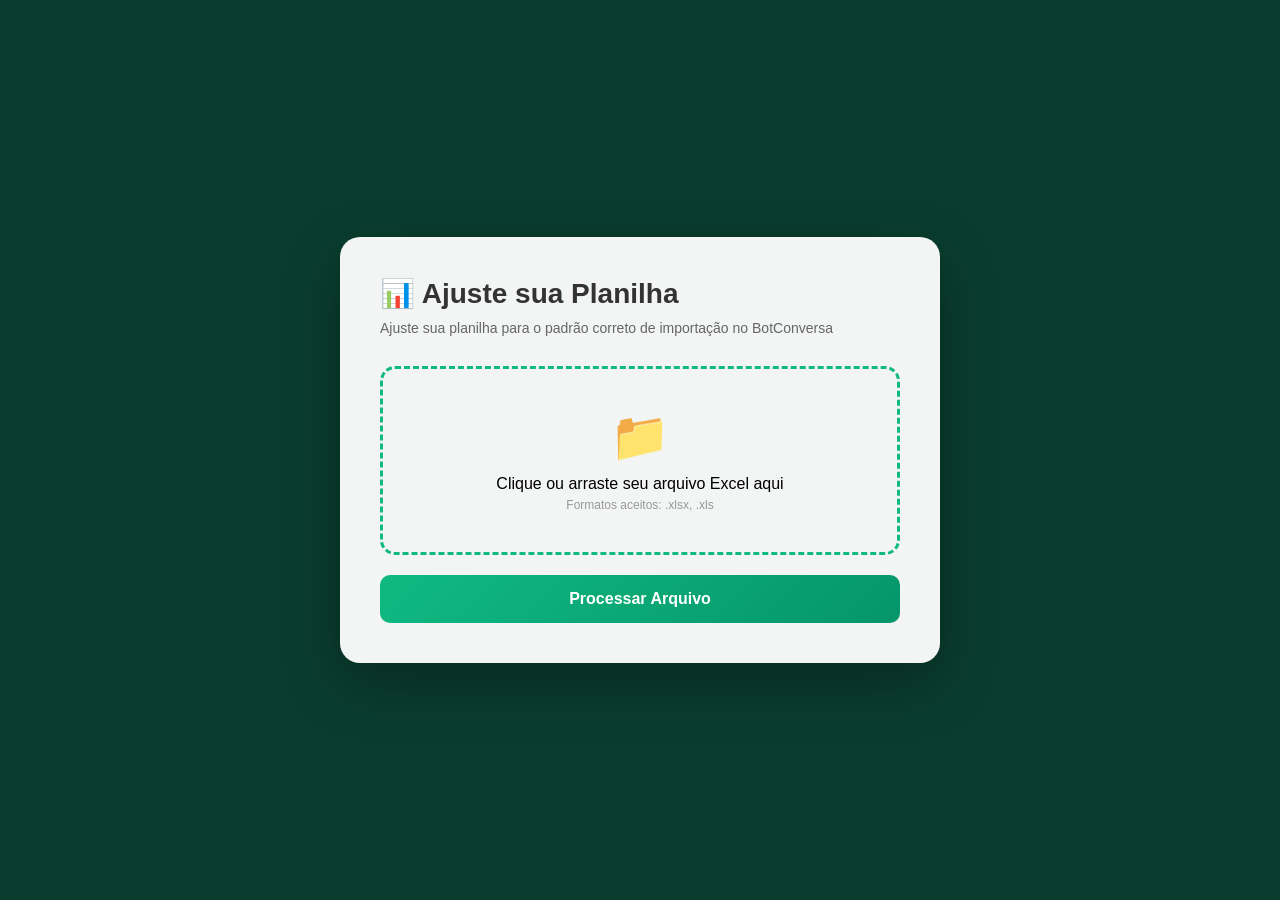
==== templates/index.html @ 8efb2a6b "feat: initial commit" ====
<!DOCTYPE html>
<html lang="pt-BR">

<head>
    <meta charset="UTF-8">
    <meta name="viewport" content="width=device-width, initial-scale=1.0">
    <title>Processador de Excel - BotConversa</title>
    <style>
        * {
            margin: 0;
            padding: 0;
            box-sizing: border-box;
        }

        body {
            font-family: 'Segoe UI', Tahoma, Geneva, Verdana, sans-serif;
            background-image: url('/img/bg_bc_new.jpg');
            background-size: cover;
            background-position: center;
            background-attachment: fixed;
            background-color: #0a3d2e;
            min-height: 100vh;
            display: flex;
            justify-content: center;
            align-items: center;
            padding: 20px;
        }

        /* Fallback se a imagem não carregar
        body::before {
            content: '';
            position: fixed;
            top: 0;
            left: 0;
            width: 100%;
            height: 100%;
            background: linear-gradient(135deg, #0a3d2e 0%, #1a5c45 100%);
            z-index: -1;
        } */

        .container {
            background: rgba(255, 255, 255, 0.95);
            backdrop-filter: blur(10px);
            border-radius: 20px;
            box-shadow: 0 20px 60px rgba(0, 0, 0, 0.3);
            padding: 40px;
            max-width: 600px;
            width: 100%;
        }

        h1 {
            color: #333;
            margin-bottom: 10px;
            font-size: 28px;
        }

        .subtitle {
            color: #666;
            margin-bottom: 30px;
            font-size: 14px;
        }

        .upload-area {
            border: 3px dashed #10b981;
            border-radius: 15px;
            padding: 40px;
            text-align: center;
            margin-bottom: 20px;
            cursor: pointer;
            transition: all 0.3s;
        }

        .upload-area:hover {
            border-color: #059669;
            background: #f0fdf4;
        }

        .upload-area.dragover {
            background: #dcfce7;
            border-color: #059669;
        }

        input[type="file"] {
            display: none;
        }

        .upload-icon {
            font-size: 48px;
            margin-bottom: 10px;
        }

        button {
            background: linear-gradient(135deg, #10b981 0%, #059669 100%);
            color: white;
            border: none;
            padding: 15px 30px;
            border-radius: 10px;
            font-size: 16px;
            cursor: pointer;
            width: 100%;
            transition: transform 0.2s;
            font-weight: 600;
        }

        button:hover {
            transform: translateY(-2px);
            box-shadow: 0 5px 15px rgba(16, 185, 129, 0.4);
        }

        button:disabled {
            opacity: 0.5;
            cursor: not-allowed;
            transform: none;
        }

        .progress-container {
            display: none;
            margin-top: 20px;
        }

        .progress-bar {
            background: #e0e0e0;
            border-radius: 10px;
            height: 30px;
            overflow: hidden;
            margin-bottom: 10px;
        }

        .progress-fill {
            background: linear-gradient(135deg, #10b981 0%, #059669 100%);
            height: 100%;
            width: 0%;
            transition: width 0.3s;
            display: flex;
            align-items: center;
            justify-content: center;
            color: white;
            font-weight: bold;
        }

        .status-message {
            text-align: center;
            margin-top: 10px;
            color: #666;
        }

        .result-container {
            display: none;
            margin-top: 20px;
            padding: 20px;
            background: #f0fdf4;
            border-radius: 10px;
        }

        .result-item {
            display: flex;
            justify-content: space-between;
            padding: 8px 0;
            border-bottom: 1px solid #d1fae5;
        }

        .result-item:last-child {
            border-bottom: none;
        }

        .download-btn {
            background: #10b981;
            margin-top: 15px;
        }

        .download-btn:hover {
            box-shadow: 0 5px 15px rgba(16, 185, 129, 0.4);
        }

        .error {
            background: #fee;
            color: #c00;
            padding: 15px;
            border-radius: 10px;
            margin-top: 20px;
            display: none;
        }

        .file-name {
            color: #10b981;
            font-weight: 600;
            margin-top: 10px;
        }
    </style>
</head>

<body>
    <div class="container">
        <h1>📊 Ajuste sua Planilha</h1>
        <p class="subtitle">Ajuste sua planilha para o padrão correto de importação no BotConversa</p>

        <form id="uploadForm">
            <div class="upload-area" id="uploadArea">
                <div class="upload-icon">📁</div>
                <p>Clique ou arraste seu arquivo Excel aqui</p>
                <p style="font-size: 12px; color: #999; margin-top: 5px;">Formatos aceitos: .xlsx, .xls</p>
                <input type="file" id="fileInput" accept=".xlsx,.xls" required>
            </div>

            <div class="file-name" id="fileName"></div>

            <button type="submit" id="submitBtn">Processar Arquivo</button>
        </form>

        <div class="progress-container" id="progressContainer">
            <div class="progress-bar">
                <div class="progress-fill" id="progressFill">0%</div>
            </div>
            <div class="status-message" id="statusMessage">Processando...</div>
        </div>

        <div class="result-container" id="resultContainer">
            <h3 style="margin-bottom: 15px; color: #333;">✓ Processamento Concluído!</h3>
            <div id="resultDetails"></div>
            <p style="margin-top: 15px; color: #10b981; font-weight: 600; text-align: center;">
                ⬇️ Download iniciado automaticamente...
            </p>
        </div>

        <div class="error" id="errorContainer"></div>
    </div>

    <script>
        const uploadArea = document.getElementById('uploadArea');
        const fileInput = document.getElementById('fileInput');
        const fileName = document.getElementById('fileName');
        const form = document.getElementById('uploadForm');
        const submitBtn = document.getElementById('submitBtn');
        const progressContainer = document.getElementById('progressContainer');
        const progressFill = document.getElementById('progressFill');
        const statusMessage = document.getElementById('statusMessage');
        const resultContainer = document.getElementById('resultContainer');
        const resultDetails = document.getElementById('resultDetails');
        const errorContainer = document.getElementById('errorContainer');

        let currentJobId = null;

        // Upload area click
        uploadArea.addEventListener('click', () => fileInput.click());

        // File selection
        fileInput.addEventListener('change', (e) => {
            if (e.target.files.length > 0) {
                fileName.textContent = `Arquivo selecionado: ${e.target.files[0].name}`;
            }
        });

        // Drag and drop
        uploadArea.addEventListener('dragover', (e) => {
            e.preventDefault();
            uploadArea.classList.add('dragover');
        });

        uploadArea.addEventListener('dragleave', () => {
            uploadArea.classList.remove('dragover');
        });

        uploadArea.addEventListener('drop', (e) => {
            e.preventDefault();
            uploadArea.classList.remove('dragover');
            fileInput.files = e.dataTransfer.files;
            if (fileInput.files.length > 0) {
                fileName.textContent = `Arquivo selecionado: ${fileInput.files[0].name}`;
            }
        });

        // Form submit
        form.addEventListener('submit', async (e) => {
            e.preventDefault();

            const file = fileInput.files[0];
            if (!file) return;

            // Reset UI
            errorContainer.style.display = 'none';
            resultContainer.style.display = 'none';
            progressContainer.style.display = 'block';
            submitBtn.disabled = true;

            const formData = new FormData();
            formData.append('file', file);

            try {
                // Upload file
                const response = await fetch('/upload', {
                    method: 'POST',
                    body: formData
                });

                const data = await response.json();

                if (!response.ok) {
                    throw new Error(data.detail || 'Erro ao enviar arquivo');
                }

                currentJobId = data.job_id;

                // Poll status
                pollStatus(currentJobId);

            } catch (error) {
                showError(error.message);
                submitBtn.disabled = false;
                progressContainer.style.display = 'none';
            }
        });

        // Poll status
        async function pollStatus(jobId) {
            try {
                const response = await fetch(`/status/${jobId}`);
                const data = await response.json();

                if (data.status === 'processing') {
                    const progress = data.progresso || 0;
                    progressFill.style.width = `${progress}%`;
                    progressFill.textContent = `${progress}%`;
                    statusMessage.textContent = `Processando... ${progress}%`;

                    setTimeout(() => pollStatus(jobId), 500);

                } else if (data.status === 'completed') {
                    progressFill.style.width = '100%';
                    progressFill.textContent = '100%';

                    setTimeout(() => {
                        progressContainer.style.display = 'none';
                        showResults(data);
                        // Download automático
                        downloadFile(jobId);
                    }, 500);

                } else if (data.status === 'error') {
                    throw new Error(data.error || 'Erro no processamento');
                }

            } catch (error) {
                showError(error.message);
                progressContainer.style.display = 'none';
                submitBtn.disabled = false;
            }
        }

        // Show results
        function showResults(data) {
            const resultado = data.resultado;

            resultDetails.innerHTML = `
                <div class="result-item">
                    <span>Linhas originais:</span>
                    <strong>${resultado.linhas_originais}</strong>
                </div>
                <div class="result-item">
                    <span>Linhas processadas:</span>
                    <strong>${resultado.linhas_novo}</strong>
                </div>
                <div class="result-item">
                    <span>Colunas originais:</span>
                    <strong>${resultado.colunas_originais}</strong>
                </div>
                <div class="result-item">
                    <span>Linhas em branco removidas:</span>
                    <strong>${resultado.linhas_em_branco}</strong>
                </div>
            `;

            resultContainer.style.display = 'block';
            submitBtn.disabled = false;
        }

        // Download automático
        function downloadFile(jobId) {
            const link = document.createElement("a");
            link.href = `/download/${jobId}`;
            link.download = "";
            document.body.appendChild(link);
            link.click();
            document.body.removeChild(link);
        }

        // Show error
        function showError(message) {
            errorContainer.textContent = `❌ Erro: ${message}`;
            errorContainer.style.display = 'block';
        }
    </script>
</body>

</html>
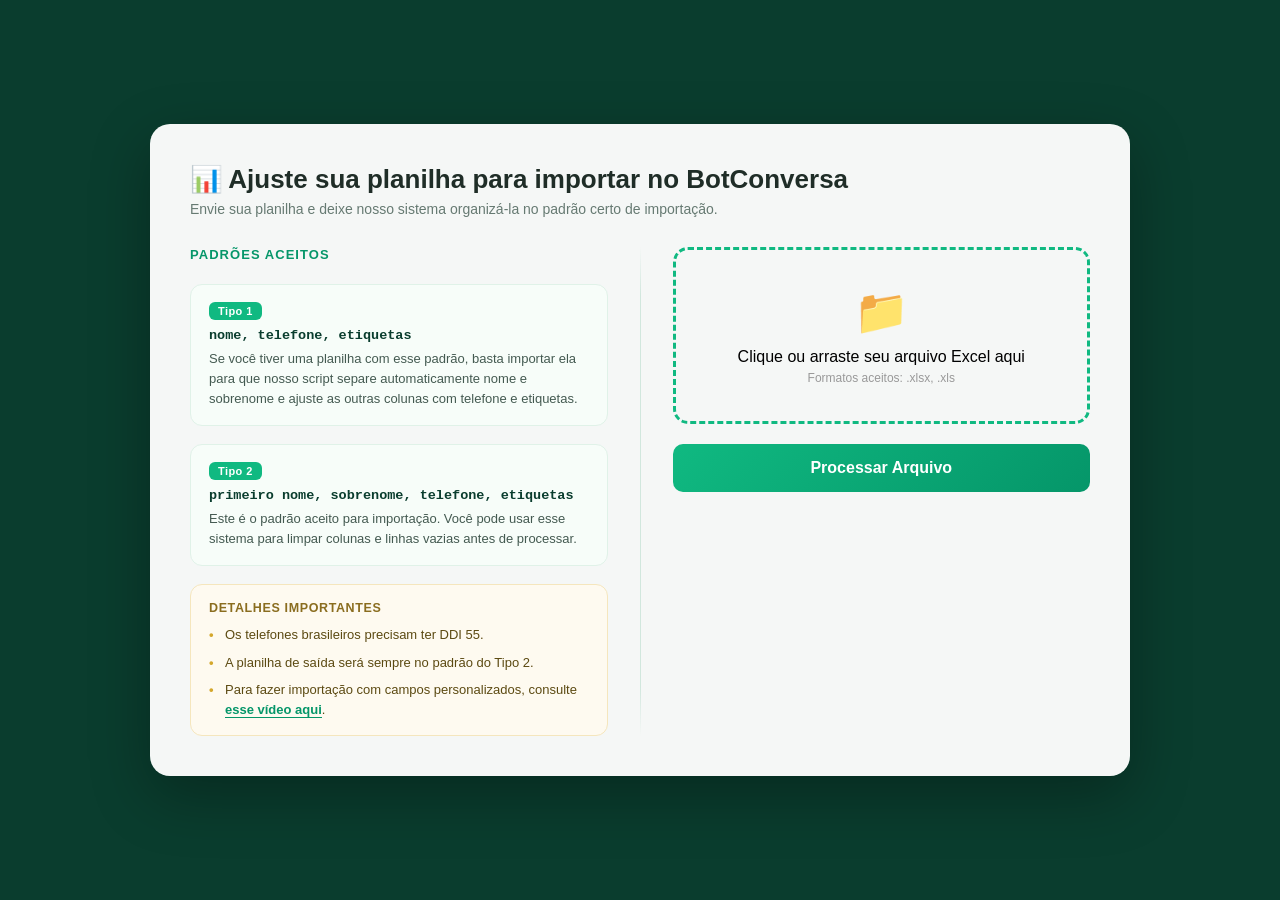
==== commit f293bc02: "feat: new frontend design" ====
--- a/templates/index.html
+++ b/templates/index.html
@@ -1,394 +1,84 @@
 <!DOCTYPE html>
 <html lang="pt-BR">
-
 <head>
     <meta charset="UTF-8">
     <meta name="viewport" content="width=device-width, initial-scale=1.0">
     <title>Processador de Excel - BotConversa</title>
-    <style>
-        * {
-            margin: 0;
-            padding: 0;
-            box-sizing: border-box;
-        }
-
-        body {
-            font-family: 'Segoe UI', Tahoma, Geneva, Verdana, sans-serif;
-            background-image: url('/img/bg_bc_new.jpg');
-            background-size: cover;
-            background-position: center;
-            background-attachment: fixed;
-            background-color: #0a3d2e;
-            min-height: 100vh;
-            display: flex;
-            justify-content: center;
-            align-items: center;
-            padding: 20px;
-        }
-
-        /* Fallback se a imagem não carregar
-        body::before {
-            content: '';
-            position: fixed;
-            top: 0;
-            left: 0;
-            width: 100%;
-            height: 100%;
-            background: linear-gradient(135deg, #0a3d2e 0%, #1a5c45 100%);
-            z-index: -1;
-        } */
-
-        .container {
-            background: rgba(255, 255, 255, 0.95);
-            backdrop-filter: blur(10px);
-            border-radius: 20px;
-            box-shadow: 0 20px 60px rgba(0, 0, 0, 0.3);
-            padding: 40px;
-            max-width: 600px;
-            width: 100%;
-        }
-
-        h1 {
-            color: #333;
-            margin-bottom: 10px;
-            font-size: 28px;
-        }
-
-        .subtitle {
-            color: #666;
-            margin-bottom: 30px;
-            font-size: 14px;
-        }
-
-        .upload-area {
-            border: 3px dashed #10b981;
-            border-radius: 15px;
-            padding: 40px;
-            text-align: center;
-            margin-bottom: 20px;
-            cursor: pointer;
-            transition: all 0.3s;
-        }
-
-        .upload-area:hover {
-            border-color: #059669;
-            background: #f0fdf4;
-        }
-
-        .upload-area.dragover {
-            background: #dcfce7;
-            border-color: #059669;
-        }
-
-        input[type="file"] {
-            display: none;
-        }
-
-        .upload-icon {
-            font-size: 48px;
-            margin-bottom: 10px;
-        }
-
-        button {
-            background: linear-gradient(135deg, #10b981 0%, #059669 100%);
-            color: white;
-            border: none;
-            padding: 15px 30px;
-            border-radius: 10px;
-            font-size: 16px;
-            cursor: pointer;
-            width: 100%;
-            transition: transform 0.2s;
-            font-weight: 600;
-        }
-
-        button:hover {
-            transform: translateY(-2px);
-            box-shadow: 0 5px 15px rgba(16, 185, 129, 0.4);
-        }
-
-        button:disabled {
-            opacity: 0.5;
-            cursor: not-allowed;
-            transform: none;
-        }
-
-        .progress-container {
-            display: none;
-            margin-top: 20px;
-        }
-
-        .progress-bar {
-            background: #e0e0e0;
-            border-radius: 10px;
-            height: 30px;
-            overflow: hidden;
-            margin-bottom: 10px;
-        }
-
-        .progress-fill {
-            background: linear-gradient(135deg, #10b981 0%, #059669 100%);
-            height: 100%;
-            width: 0%;
-            transition: width 0.3s;
-            display: flex;
-            align-items: center;
-            justify-content: center;
-            color: white;
-            font-weight: bold;
-        }
-
-        .status-message {
-            text-align: center;
-            margin-top: 10px;
-            color: #666;
-        }
-
-        .result-container {
-            display: none;
-            margin-top: 20px;
-            padding: 20px;
-            background: #f0fdf4;
-            border-radius: 10px;
-        }
-
-        .result-item {
-            display: flex;
-            justify-content: space-between;
-            padding: 8px 0;
-            border-bottom: 1px solid #d1fae5;
-        }
-
-        .result-item:last-child {
-            border-bottom: none;
-        }
-
-        .download-btn {
-            background: #10b981;
-            margin-top: 15px;
-        }
-
-        .download-btn:hover {
-            box-shadow: 0 5px 15px rgba(16, 185, 129, 0.4);
-        }
-
-        .error {
-            background: #fee;
-            color: #c00;
-            padding: 15px;
-            border-radius: 10px;
-            margin-top: 20px;
-            display: none;
-        }
-
-        .file-name {
-            color: #10b981;
-            font-weight: 600;
-            margin-top: 10px;
-        }
-    </style>
+    <link rel="stylesheet" href="/templates/css/styles.css">
 </head>
-
 <body>
     <div class="container">
-        <h1>📊 Ajuste sua Planilha</h1>
-        <p class="subtitle">Ajuste sua planilha para o padrão correto de importação no BotConversa</p>
+        <h1>📊 Ajuste sua planilha para importar no BotConversa</h1>
+        <p class="subtitle-top">Envie sua planilha e deixe nosso sistema organizá-la no padrão certo de importação.</p>
 
-        <form id="uploadForm">
-            <div class="upload-area" id="uploadArea">
-                <div class="upload-icon">📁</div>
-                <p>Clique ou arraste seu arquivo Excel aqui</p>
-                <p style="font-size: 12px; color: #999; margin-top: 5px;">Formatos aceitos: .xlsx, .xls</p>
-                <input type="file" id="fileInput" accept=".xlsx,.xls" required>
+        <div class="layout">
+            <!-- Coluna de orientação -->
+            <div class="info-col">
+                <h2>Padrões Aceitos</h2>
+
+                <div class="pattern-card">
+                    <span class="tag">Tipo 1</span>
+                    <div class="fields">nome, telefone, etiquetas</div>
+                    <p>Se você tiver uma planilha com esse padrão, basta importar ela para que nosso script separe automaticamente nome e sobrenome e ajuste as outras colunas com telefone e etiquetas.</p>
+                </div>
+
+                <div class="pattern-card">
+                    <span class="tag">Tipo 2</span>
+                    <div class="fields">primeiro nome, sobrenome, telefone, etiquetas</div>
+                    <p>Este é o padrão aceito para importação. Você pode usar esse sistema para limpar colunas e linhas vazias antes de processar.</p>
+                </div>
+
+                <div class="details-box">
+                    <h3>Detalhes importantes</h3>
+                    <ul>
+                        <li>Os telefones brasileiros precisam ter DDI 55.</li>
+                        <li>A planilha de saída será sempre no padrão do Tipo 2.</li>
+                        <li>Para fazer importação com campos personalizados, consulte <a href="https://drive.google.com/drive/folders/1t-jxfFWaZ9Dgw6Ki8mTZWXFRdyLYJLWl?usp=sharing" target="_blank" rel="noopener">esse vídeo aqui</a>.</li>
+                    </ul>
+                </div>
             </div>
 
-            <div class="file-name" id="fileName"></div>
+            <div class="divider"></div>
 
-            <button type="submit" id="submitBtn">Processar Arquivo</button>
-        </form>
+            <!-- Coluna de upload -->
+            <div class="upload-col">
+                <form id="uploadForm">
+                    <div class="upload-area" id="uploadArea">
+                        <div class="upload-icon">📁</div>
+                        <p>Clique ou arraste seu arquivo Excel aqui</p>
+                        <p style="font-size: 12px; color: #999; margin-top: 5px;">Formatos aceitos: .xlsx, .xls</p>
+                        <input type="file" id="fileInput" accept=".xlsx,.xls" required>
+                    </div>
+                    <div class="file-name" id="fileName"></div>
+                    <button type="submit" id="submitBtn">Processar Arquivo</button>
+                </form>
 
-        <div class="progress-container" id="progressContainer">
-            <div class="progress-bar">
-                <div class="progress-fill" id="progressFill">0%</div>
+                <div class="progress-container" id="progressContainer">
+                    <div class="progress-bar">
+                        <div class="progress-fill" id="progressFill">0%</div>
+                    </div>
+                    <div class="status-message" id="statusMessage">Processando...</div>
+                </div>
+
+                <div class="result-container" id="resultContainer">
+                    <h3 style="margin-bottom: 15px; color: #333;">✓ Processamento Concluído!</h3>
+                    <div id="resultDetails"></div>
+                    <p style="margin-top: 15px; color: #10b981; font-weight: 600; text-align: center;">
+                        ⬇️ Download iniciado automaticamente...
+                    </p>
+                </div>
+
+                <div class="error" id="errorContainer"></div>
+
+                <div class="coldstart-msg" id="coldstartMsg">
+                    <span class="spinner"></span>
+                    <span id="coldstartText">Servidor iniciando...</span>
+                </div>
             </div>
-            <div class="status-message" id="statusMessage">Processando...</div>
         </div>
-
-        <div class="result-container" id="resultContainer">
-            <h3 style="margin-bottom: 15px; color: #333;">✓ Processamento Concluído!</h3>
-            <div id="resultDetails"></div>
-            <p style="margin-top: 15px; color: #10b981; font-weight: 600; text-align: center;">
-                ⬇️ Download iniciado automaticamente...
-            </p>
-        </div>
-
-        <div class="error" id="errorContainer"></div>
     </div>
 
-    <script>
-        const uploadArea = document.getElementById('uploadArea');
-        const fileInput = document.getElementById('fileInput');
-        const fileName = document.getElementById('fileName');
-        const form = document.getElementById('uploadForm');
-        const submitBtn = document.getElementById('submitBtn');
-        const progressContainer = document.getElementById('progressContainer');
-        const progressFill = document.getElementById('progressFill');
-        const statusMessage = document.getElementById('statusMessage');
-        const resultContainer = document.getElementById('resultContainer');
-        const resultDetails = document.getElementById('resultDetails');
-        const errorContainer = document.getElementById('errorContainer');
-
-        let currentJobId = null;
-
-        // Upload area click
-        uploadArea.addEventListener('click', () => fileInput.click());
-
-        // File selection
-        fileInput.addEventListener('change', (e) => {
-            if (e.target.files.length > 0) {
-                fileName.textContent = `Arquivo selecionado: ${e.target.files[0].name}`;
-            }
-        });
-
-        // Drag and drop
-        uploadArea.addEventListener('dragover', (e) => {
-            e.preventDefault();
-            uploadArea.classList.add('dragover');
-        });
-
-        uploadArea.addEventListener('dragleave', () => {
-            uploadArea.classList.remove('dragover');
-        });
-
-        uploadArea.addEventListener('drop', (e) => {
-            e.preventDefault();
-            uploadArea.classList.remove('dragover');
-            fileInput.files = e.dataTransfer.files;
-            if (fileInput.files.length > 0) {
-                fileName.textContent = `Arquivo selecionado: ${fileInput.files[0].name}`;
-            }
-        });
-
-        // Form submit
-        form.addEventListener('submit', async (e) => {
-            e.preventDefault();
-
-            const file = fileInput.files[0];
-            if (!file) return;
-
-            // Reset UI
-            errorContainer.style.display = 'none';
-            resultContainer.style.display = 'none';
-            progressContainer.style.display = 'block';
-            submitBtn.disabled = true;
-
-            const formData = new FormData();
-            formData.append('file', file);
-
-            try {
-                // Upload file
-                const response = await fetch('/upload', {
-                    method: 'POST',
-                    body: formData
-                });
-
-                const data = await response.json();
-
-                if (!response.ok) {
-                    throw new Error(data.detail || 'Erro ao enviar arquivo');
-                }
-
-                currentJobId = data.job_id;
-
-                // Poll status
-                pollStatus(currentJobId);
-
-            } catch (error) {
-                showError(error.message);
-                submitBtn.disabled = false;
-                progressContainer.style.display = 'none';
-            }
-        });
-
-        // Poll status
-        async function pollStatus(jobId) {
-            try {
-                const response = await fetch(`/status/${jobId}`);
-                const data = await response.json();
-
-                if (data.status === 'processing') {
-                    const progress = data.progresso || 0;
-                    progressFill.style.width = `${progress}%`;
-                    progressFill.textContent = `${progress}%`;
-                    statusMessage.textContent = `Processando... ${progress}%`;
-
-                    setTimeout(() => pollStatus(jobId), 500);
-
-                } else if (data.status === 'completed') {
-                    progressFill.style.width = '100%';
-                    progressFill.textContent = '100%';
-
-                    setTimeout(() => {
-                        progressContainer.style.display = 'none';
-                        showResults(data);
-                        // Download automático
-                        downloadFile(jobId);
-                    }, 500);
-
-                } else if (data.status === 'error') {
-                    throw new Error(data.error || 'Erro no processamento');
-                }
-
-            } catch (error) {
-                showError(error.message);
-                progressContainer.style.display = 'none';
-                submitBtn.disabled = false;
-            }
-        }
-
-        // Show results
-        function showResults(data) {
-            const resultado = data.resultado;
-
-            resultDetails.innerHTML = `
-                <div class="result-item">
-                    <span>Linhas originais:</span>
-                    <strong>${resultado.linhas_originais}</strong>
-                </div>
-                <div class="result-item">
-                    <span>Linhas processadas:</span>
-                    <strong>${resultado.linhas_novo}</strong>
-                </div>
-                <div class="result-item">
-                    <span>Colunas originais:</span>
-                    <strong>${resultado.colunas_originais}</strong>
-                </div>
-                <div class="result-item">
-                    <span>Linhas em branco removidas:</span>
-                    <strong>${resultado.linhas_em_branco}</strong>
-                </div>
-            `;
-
-            resultContainer.style.display = 'block';
-            submitBtn.disabled = false;
-        }
-
-        // Download automático
-        function downloadFile(jobId) {
-            const link = document.createElement("a");
-            link.href = `/download/${jobId}`;
-            link.download = "";
-            document.body.appendChild(link);
-            link.click();
-            document.body.removeChild(link);
-        }
-
-        // Show error
-        function showError(message) {
-            errorContainer.textContent = `❌ Erro: ${message}`;
-            errorContainer.style.display = 'block';
-        }
-    </script>
+    <script src="/templates/js/app.js"></script>
+<script type="module" src="https://static.cloudflareinsights.com/beacon.min.js/v4513226cdae34746b4dedf0b4dfa099e1781791509496" integrity="sha512-ZE9pZaUXND66v380QUtch/5sE9tPFh2zg45pR2PB0CVkCtOREv2AJKkSidISWkysEuQ0EH8faUU5du78bx87UQ==" data-cf-beacon='{"version":"2024.11.0","token":"cb3084fba10841868a7d9fcccee77c31","r":1}' crossorigin="anonymous"></script>
 </body>
-
 </html>
--- a/templates/css/styles.css
+++ b/templates/css/styles.css
@@ -0,0 +1,330 @@
+* {
+    margin: 0;
+    padding: 0;
+    box-sizing: border-box;
+}
+body {
+    font-family: 'Segoe UI', Tahoma, Geneva, Verdana, sans-serif;
+    background-image: url('/img/bg_bc_new.jpg');
+    background-size: cover;
+    background-position: center;
+    background-attachment: fixed;
+    background-color: #0a3d2e;
+    min-height: 100vh;
+    display: flex;
+    justify-content: center;
+    align-items: center;
+    padding: 20px;
+}
+
+.container {
+    background: rgba(255, 255, 255, 0.96);
+    backdrop-filter: blur(10px);
+    border-radius: 20px;
+    box-shadow: 0 20px 60px rgba(0, 0, 0, 0.3);
+    padding: 40px;
+    max-width: 980px;
+    width: 100%;
+}
+
+h1 {
+    color: #1f2d27;
+    margin-bottom: 6px;
+    font-size: 26px;
+    font-weight: 700;
+}
+
+.subtitle-top {
+    color: #667a72;
+    margin-bottom: 30px;
+    font-size: 14px;
+}
+
+/* Layout de duas colunas */
+.layout {
+    display: grid;
+    grid-template-columns: 1fr 1px 1fr;
+    grid-template-areas: "info divider upload";
+    gap: 32px;
+    align-items: start;
+}
+
+.divider {
+    grid-area: divider;
+    background: linear-gradient(to bottom, transparent, #d1e7dd 10%, #d1e7dd 90%, transparent);
+    width: 1px;
+    height: 100%;
+    min-height: 380px;
+}
+
+/* Coluna de orientação (esquerda) */
+.info-col {
+    grid-area: info;
+    display: flex;
+    flex-direction: column;
+    gap: 18px;
+}
+
+.info-col h2 {
+    font-size: 13px;
+    font-weight: 700;
+    letter-spacing: 0.08em;
+    text-transform: uppercase;
+    color: #059669;
+    margin-bottom: 4px;
+}
+
+.pattern-card {
+    background: #f7fdf9;
+    border: 1px solid #e0f2e8;
+    border-radius: 12px;
+    padding: 16px 18px;
+}
+
+.pattern-card .tag {
+    display: inline-block;
+    background: #10b981;
+    color: white;
+    font-size: 11px;
+    font-weight: 700;
+    letter-spacing: 0.04em;
+    padding: 3px 9px;
+    border-radius: 6px;
+    margin-bottom: 8px;
+}
+
+.pattern-card .fields {
+    font-size: 13.5px;
+    font-family: 'Courier New', monospace;
+    color: #0a3d2e;
+    font-weight: 600;
+    margin-bottom: 6px;
+    word-break: break-word;
+}
+
+.pattern-card p {
+    font-size: 13px;
+    color: #445a51;
+    line-height: 1.55;
+}
+
+.details-box {
+    background: #fefaf0;
+    border: 1px solid #f5e6bd;
+    border-radius: 12px;
+    padding: 16px 18px;
+}
+
+.details-box h3 {
+    font-size: 12.5px;
+    font-weight: 700;
+    color: #8a6d1f;
+    text-transform: uppercase;
+    letter-spacing: 0.05em;
+    margin-bottom: 10px;
+}
+
+.details-box ul {
+    list-style: none;
+    display: flex;
+    flex-direction: column;
+    gap: 8px;
+}
+
+.details-box li {
+    font-size: 13px;
+    color: #5c4a12;
+    line-height: 1.5;
+    padding-left: 16px;
+    position: relative;
+}
+
+.details-box li::before {
+    content: '•';
+    position: absolute;
+    left: 0;
+    color: #d4a72c;
+    font-weight: 700;
+}
+
+.details-box a {
+    color: #059669;
+    font-weight: 600;
+    text-decoration: none;
+    border-bottom: 1px solid #059669;
+}
+
+.details-box a:hover {
+    color: #047857;
+}
+
+/* Coluna de upload (direita) */
+.upload-col {
+    grid-area: upload;
+    display: flex;
+    flex-direction: column;
+}
+
+.upload-area {
+    border: 3px dashed #10b981;
+    border-radius: 15px;
+    padding: 36px 20px;
+    text-align: center;
+    margin-bottom: 20px;
+    cursor: pointer;
+    transition: all 0.3s;
+}
+.upload-area:hover {
+    border-color: #059669;
+    background: #f0fdf4;
+}
+.upload-area.dragover {
+    background: #dcfce7;
+    border-color: #059669;
+}
+input[type="file"] {
+    display: none;
+}
+.upload-icon {
+    font-size: 44px;
+    margin-bottom: 10px;
+}
+button {
+    background: linear-gradient(135deg, #10b981 0%, #059669 100%);
+    color: white;
+    border: none;
+    padding: 15px 30px;
+    border-radius: 10px;
+    font-size: 16px;
+    cursor: pointer;
+    width: 100%;
+    transition: transform 0.2s;
+    font-weight: 600;
+}
+button:hover {
+    transform: translateY(-2px);
+    box-shadow: 0 5px 15px rgba(16, 185, 129, 0.4);
+}
+button:disabled {
+    opacity: 0.5;
+    cursor: not-allowed;
+    transform: none;
+}
+.progress-container {
+    display: none;
+    margin-top: 20px;
+}
+.progress-bar {
+    background: #e0e0e0;
+    border-radius: 10px;
+    height: 30px;
+    overflow: hidden;
+    margin-bottom: 10px;
+}
+.progress-fill {
+    background: linear-gradient(135deg, #10b981 0%, #059669 100%);
+    height: 100%;
+    width: 0%;
+    transition: width 0.3s;
+    display: flex;
+    align-items: center;
+    justify-content: center;
+    color: white;
+    font-weight: bold;
+}
+.status-message {
+    text-align: center;
+    margin-top: 10px;
+    color: #666;
+}
+.result-container {
+    display: none;
+    margin-top: 20px;
+    padding: 20px;
+    background: #f0fdf4;
+    border-radius: 10px;
+}
+.result-item {
+    display: flex;
+    justify-content: space-between;
+    padding: 8px 0;
+    border-bottom: 1px solid #d1fae5;
+}
+.result-item:last-child {
+    border-bottom: none;
+}
+.error {
+    background: #fee;
+    color: #c00;
+    padding: 15px;
+    border-radius: 10px;
+    margin-top: 20px;
+    display: none;
+}
+.file-name {
+    color: #10b981;
+    font-weight: 600;
+    margin-top: 10px;
+    font-size: 13px;
+}
+.coldstart-msg {
+    background: #fff3cd;
+    color: #856404;
+    padding: 15px;
+    border-radius: 10px;
+    margin-top: 20px;
+    display: none;
+    text-align: center;
+    border: 1px solid #ffc107;
+    font-size: 14px;
+}
+.coldstart-msg .spinner {
+    display: inline-block;
+    width: 18px;
+    height: 18px;
+    border: 3px solid #ffc107;
+    border-top-color: #856404;
+    border-radius: 50%;
+    animation: spin 0.8s linear infinite;
+    margin-right: 8px;
+    vertical-align: middle;
+}
+@keyframes spin {
+    to { transform: rotate(360deg); }
+}
+.retry-btn {
+    background: #10b981;
+    color: white;
+    border: none;
+    padding: 10px 25px;
+    border-radius: 8px;
+    font-size: 14px;
+    cursor: pointer;
+    margin-top: 12px;
+    font-weight: 600;
+    width: auto;
+    display: inline-block;
+}
+.retry-btn:hover {
+    background: #059669;
+}
+
+/* Responsivo: colunas empilham no mobile */
+@media (max-width: 760px) {
+    .layout {
+        grid-template-columns: 1fr;
+        grid-template-areas:
+            "upload"
+            "divider"
+            "info";
+    }
+    .divider {
+        width: 100%;
+        height: 1px;
+        min-height: 0;
+        background: linear-gradient(to right, transparent, #d1e7dd 10%, #d1e7dd 90%, transparent);
+    }
+    .container {
+        padding: 28px 22px;
+    }
+}
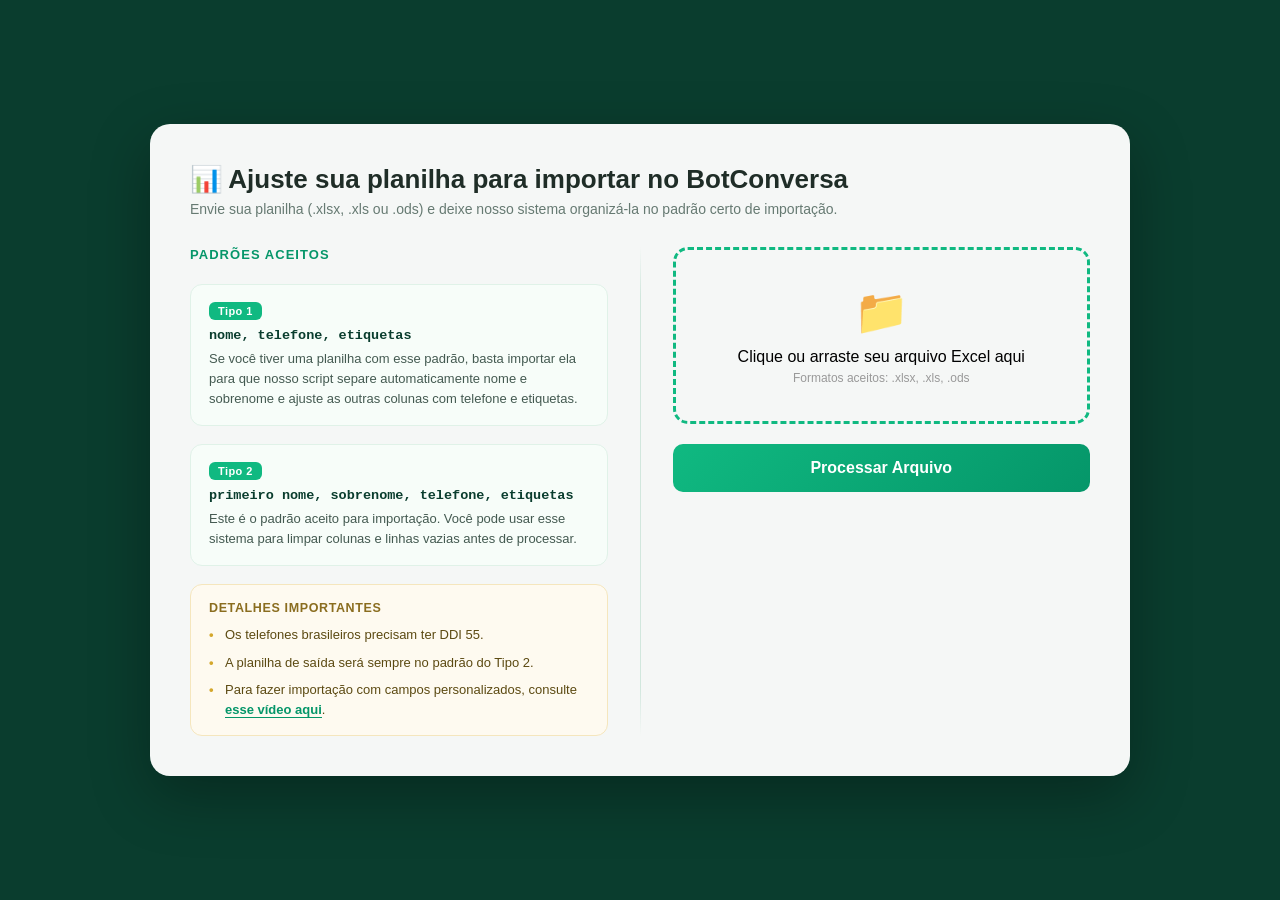
==== commit 9d58ce90: "feat: add .ods/.xls spreadsheet support + pre-pull image deploy (Swarm)" ====
--- a/templates/index.html
+++ b/templates/index.html
@@ -3,13 +3,13 @@
 <head>
     <meta charset="UTF-8">
     <meta name="viewport" content="width=device-width, initial-scale=1.0">
-    <title>Processador de Excel - BotConversa</title>
+    <title>Processador de Planilhas - BotConversa</title>
     <link rel="stylesheet" href="/templates/css/styles.css">
 </head>
 <body>
     <div class="container">
         <h1>📊 Ajuste sua planilha para importar no BotConversa</h1>
-        <p class="subtitle-top">Envie sua planilha e deixe nosso sistema organizá-la no padrão certo de importação.</p>
+        <p class="subtitle-top">Envie sua planilha (.xlsx, .xls ou .ods) e deixe nosso sistema organizá-la no padrão certo de importação.</p>
 
         <div class="layout">
             <!-- Coluna de orientação -->
@@ -46,8 +46,8 @@
                     <div class="upload-area" id="uploadArea">
                         <div class="upload-icon">📁</div>
                         <p>Clique ou arraste seu arquivo Excel aqui</p>
-                        <p style="font-size: 12px; color: #999; margin-top: 5px;">Formatos aceitos: .xlsx, .xls</p>
-                        <input type="file" id="fileInput" accept=".xlsx,.xls" required>
+                        <p style="font-size: 12px; color: #999; margin-top: 5px;">Formatos aceitos: .xlsx, .xls, .ods</p>
+                        <input type="file" id="fileInput" accept=".xlsx,.xls,.ods" required>
                     </div>
                     <div class="file-name" id="fileName"></div>
                     <button type="submit" id="submitBtn">Processar Arquivo</button>
